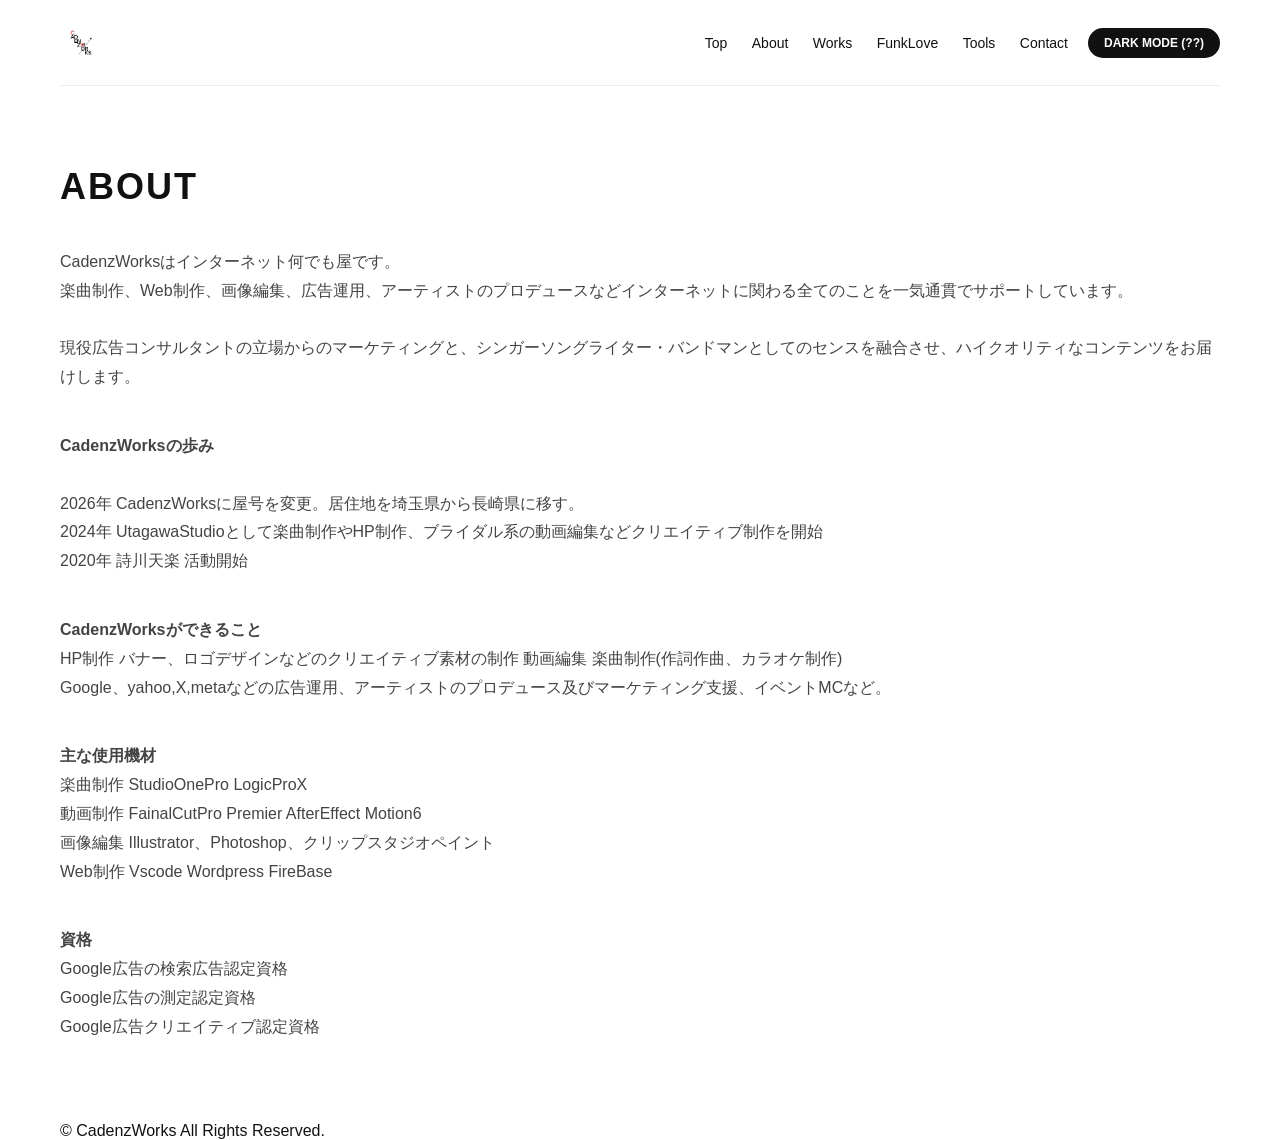
==== about.html @ c33aa1d0 "サイトの大幅なリニューアル" ====
<!DOCTYPE html>
<html lang="ja">
<head>
    <!-- Google Tag Manager -->
<script>(function(w,d,s,l,i){w[l]=w[l]||[];w[l].push({'gtm.start':
new Date().getTime(),event:'gtm.js'});var f=d.getElementsByTagName(s)[0],
j=d.createElement(s),dl=l!='dataLayer'?'&l='+l:'';j.async=true;j.src=
'https://www.googletagmanager.com/gtm.js?id='+i+dl;f.parentNode.insertBefore(j,f);
})(window,document,'script','dataLayer','GTM-MSGW2SCH');</script>
<!-- End Google Tag Manager -->
    <meta charset="UTF-8">
    <meta name="viewport" content="width=device-width, initial-scale=1.0">
    <title>About | CadenzWorks</title>
    <link rel="stylesheet" href="style.css">
</head>
<body>
    <!-- Google Tag Manager (noscript) -->
<noscript><iframe src="https://www.googletagmanager.com/ns.html?id=GTM-MSGW2SCH"
height="0" width="0" style="display:none;visibility:hidden"></iframe></noscript>
<!-- End Google Tag Manager (noscript) -->
    <div class="bg-video-container">
        <video class="bg-video" src="images/sky.mp4" autoplay loop muted playsinline></video>
        <div class="bg-video-overlay"></div>
    </div>
    <div class="heisei-decorations">
        <div class="welcome-marquee"><marquee scrollamount="5">✨ ーーーキリ番踏み逃げ厳禁！！足跡帳にカキコしていってね！！！ ーーー ✨</marquee></div>
    </div>
    <div class="site-wrapper">
        <header class="main-header">
            <a href="index.html" class="logo-link">
                <img src="images/logo.png" alt="CadenzWorks" class="site-logo-img">
            </a>
            <div class="nav-area">
                <nav class="nav-links">
                    <a href="index.html">Top</a>
                    <a href="about.html">About</a>
                    <a href="works.html">Works</a>
                    <a href="funklove.html">FunkLove</a>
                    <a href="tools.html">Tools</a>
                    <a href="contact.html">Contact</a>
                </nav>
                <div class="mode-toggle-container">
                    <button id="mode-toggle-btn" class="toggle-btn">DARK MODE (??)</button>
                </div>
            </div>
        </header>
        <main class="main-content">
            <h2 class="page-title">ABOUT</h2>
            <div class="page-body">
                <p>CadenzWorksはインターネット何でも屋です。</p>
                <p>楽曲制作、Web制作、画像編集、広告運用、アーティストのプロデュースなどインターネットに関わる全てのことを一気通貫でサポートしています。</p>
                <br>
                <p>現役広告コンサルタントの立場からのマーケティングと、シンガーソングライター・バンドマンとしてのセンスを融合させ、ハイクオリティなコンテンツをお届けします。</p>
            </div>
            <div class="page-body" style="margin-top: 40px;">
                <p><strong>CadenzWorksの歩み</strong></p>
                <br>
                <p>2026年 CadenzWorksに屋号を変更。居住地を埼玉県から長崎県に移す。</p>
                <p>2024年 UtagawaStudioとして楽曲制作やHP制作、ブライダル系の動画編集などクリエイティブ制作を開始</p>
                <p>2020年 詩川天楽 活動開始</p>
            </div>
            <div class="page-body" style="margin-top: 40px;">
                <p><strong>CadenzWorksができること</strong></p>
                <p>HP制作 バナー、ロゴデザインなどのクリエイティブ素材の制作 動画編集 楽曲制作(作詞作曲、カラオケ制作)<br>
                     Google、yahoo,X,metaなどの広告運用、アーティストのプロデュース及びマーケティング支援、イベントMCなど。 </p>
            </div>
            <div class="page-body" style="margin-top: 40px;">
                <p><strong>主な使用機材</strong></p>
                <p>楽曲制作 StudioOnePro LogicProX
                <br>動画制作 FainalCutPro Premier AfterEffect Motion6
                <br>画像編集 Illustrator、Photoshop、クリップスタジオペイント
                <br>Web制作 Vscode Wordpress FireBase</p>
            </div>
            <div class="page-body" style="margin-top: 40px;">
                <p><strong>資格</strong></p>
                <p>Google広告の検索広告認定資格
                <br>Google広告の測定認定資格
                <br>Google広告クリエイティブ認定資格</p>
            </div>
        </main>
        <footer class="main-footer">
            <p>&copy; CadenzWorks All Rights Reserved.</p>
            <p class="heisei-footer-text">管理人：Takaki / 相互リンク募集中！バナーは直リンク推奨</p>
        </footer>
    </div>
    <script src="script.js"></script>
</body>
</html>
---- style.css ----
/* ==========================================================================
   RESET & BASE STYLE (MODERN DEFAULT)
   ========================================================================== */
* {
    margin: 0;
    padding: 0;
    box-sizing: border-box;
}

html {
    font-family: 'Helvetica Neue', Arial, 'Hiragino Kaku Gothic ProN', 'Hiragino Sans', Meiryo, sans-serif;
}

body {
    background-color: #ffffff;
    color: #111111;
    transition: background-color 0.3s, color 0.3s;
    overflow-x: hidden;
    min-height: 100vh;
    display: flex;
    flex-direction: column;
}

/* ==========================================================================
   BACKGROUND VIDEO STYLE (images/sky.mp4)
   ========================================================================== */
.bg-video-container {
    position: fixed;
    top: 0;
    left: 0;
    width: 100%;
    height: 100%;
    z-index: -1;
    overflow: hidden;
    pointer-events: none;
}

.bg-video {
    width: 100%;
    height: 100%;
    object-fit: cover;
}

.bg-video-overlay {
    position: absolute;
    top: 0;
    left: 0;
    width: 100%;
    height: 100%;
    background: rgba(255, 255, 255, 0.4);
    transition: background 0.3s;
}

/* ==========================================================================
   MODERN LAYOUT (DEFAULT)
   ========================================================================== */
.site-wrapper {
    max-width: 1200px;
    width: 100%;
    margin: 0 auto;
    padding: 0 20px;
    flex: 1;
    display: flex;
    flex-direction: column;
    position: relative;
    z-index: 1;
}

.mode-toggle-container {
    display: flex;
    align-items: center;
    margin-left: 20px;
}

.toggle-btn {
    background-color: #111111;
    color: #ffffff;
    border: none;
    padding: 8px 16px;
    font-size: 12px;
    font-weight: bold;
    cursor: pointer;
    border-radius: 20px;
    transition: all 0.2s ease;
}

.toggle-btn:hover {
    background-color: #333333;
    transform: translateY(-1px);
}

/* ★ 重要：平常時は平成装飾を非表示にする */
.heisei-decorations {
    display: none;
}
.heisei-footer-text {
    display: none;
}

/* ヘッダー */
.main-header {
    display: flex;
    justify-content: space-between;
    align-items: center;
    padding: 20px 0;
    border-bottom: 1px solid #eeeeee;
}

.logo-link {
    display: flex;
    align-items: center;
    text-decoration: none;
}

.site-logo-img {
    max-height: 45px;
    width: auto;
    object-fit: contain;
    transition: transform 0.2s;
}

.site-logo-img:hover {
    transform: scale(1.03);
}

.nav-area {
    display: flex;
    align-items: center;
}

.nav-links a {
    color: #111111;
    text-decoration: none;
    margin-left: 20px;
    font-size: 14px;
    font-weight: 500;
    transition: color 0.3s;
}

.nav-links a:hover {
    color: #0066cc;
}

/* ページメインエリア */
.main-content {
    padding: 80px 0;
    flex: 1;
    animation: fadeIn 0.5s ease;
}

.page-title {
    font-size: 36px;
    font-weight: 800;
    margin-bottom: 40px;
    letter-spacing: 2px;
}

.page-body {
    font-size: 16px;
    line-height: 1.8;
    color: #444444;
}

.works-description {
    margin-bottom: 25px;
}

/* ==========================================================================
   SLIDESHOW (CAROUSEL) STYLE - MODERN DEFAULT
   ========================================================================== */
.slideshow-container {
    max-width: 900px;
    width: 100%;
    position: relative;
    margin: 0 auto 40px auto;
    overflow: hidden;
    background-color: rgba(255,255,255,0.1);
    border-radius: 8px;
}

.slides-wrapper {
    display: flex;
    width: 100%;
    height: auto;
}

#thumb .slides-wrapper {
    aspect-ratio: 16 / 9;
    background-color: #000000;
}

.slide, .hp-slide {
    min-width: 100%;
    height: 100%;
    display: none;
    align-items: center;
    justify-content: center;
}

.slide.active, .hp-slide.active {
    display: flex;
    animation: fadeEffect 0.4s ease;
}

.slide img {
    width: 100%;
    height: 100%;
    object-fit: contain;
}

/* HP配信用スライドスタイル */
.hp-slideshow {
    background-color: transparent !important;
}

.hp-slide {
    padding: 30px;
}

.hp-mock-pair {
    display: flex;
    align-items: flex-end;
    justify-content: center;
    gap: 40px;
    width: 100%;
    max-width: 800px;
}

.mock-device {
    background-color: #1e1e1e;
    border: 12px solid #1e1e1e;
    box-shadow: 0 20px 40px rgba(0,0,0,0.3);
}

.device-screen {
    width: 100%;
    overflow-y: auto;
    background-color: #ffffff;
}

.device-screen::-webkit-scrollbar {
    width: 4px;
}
.device-screen::-webkit-scrollbar-thumb {
    background: #555;
    border-radius: 2px;
}

.device-screen img {
    width: 100%;
    height: auto;
    display: block;
}

.device-pc {
    flex: 2.5;
    border-radius: 8px 8px 0 0;
    position: relative;
}

.device-pc .device-screen {
    aspect-ratio: 16 / 10;
}

.device-stand {
    width: 100px;
    height: 40px;
    background-color: #333333;
    margin: 0 auto;
    position: relative;
    border-bottom: 6px solid #111;
    border-radius: 0 0 10px 10px;
}

.device-sp {
    width: 180px;
    border-radius: 24px;
    border-top-width: 24px;
    border-bottom-width: 30px;
    position: relative;
    margin-bottom: 20px;
}

.device-sp .device-screen {
    height: 280px;
}

.device-home-btn {
    width: 16px;
    height: 16px;
    border: 1px solid #555;
    border-radius: 50%;
    position: absolute;
    bottom: -23px;
    left: 50%;
    transform: translateX(-50%);
}

/* MUSIC & VIDEO 専用共通スタイル */
.music-works-container, .video-works-container {
    display: flex;
    flex-direction: column;
    gap: 60px;
    max-width: 800px;
    margin: 0 auto;
}

.music-section, .video-section {
    width: 100%;
}

.music-sub-title {
    font-size: 20px;
    font-weight: 700;
    margin-bottom: 10px;
    color: #111111;
}

.music-section-desc {
    font-size: 14px;
    color: #666666;
    margin-bottom: 20px;
}

.video-responsive-box {
    position: relative;
    width: 100%;
    padding-top: 56.25%;
    height: 0;
    border-radius: 8px;
    overflow: hidden;
    box-shadow: 0 10px 25px rgba(0,0,0,0.1);
}

.video-responsive-box iframe {
    position: absolute;
    top: 0;
    left: 0;
    width: 100%;
    height: 100%;
    border: 0;
}

.heisei-music-comment, .heisei-video-comment {
    display: none;
}

/* FunkLove専用モダンデザイン */
.membership-lead {
    font-size: 18px;
    line-height: 1.8;
    text-align: center;
    max-width: 700px;
    margin: 0 auto 50px auto;
}

.membership-features {
    background-color: #f8f9fa;
    padding: 35px;
    border-radius: 12px;
    margin-bottom: 50px;
    box-shadow: 0 4px 15px rgba(0,0,0,0.02);
}

.membership-features h3, .membership-plans-container h3 {
    font-size: 22px;
    font-weight: 800;
    margin-bottom: 20px;
    border-left: 4px solid #111111;
    padding-left: 12px;
}

.feature-list {
    list-style: none;
    display: flex;
    flex-direction: column;
    gap: 20px;
}

.feature-list li {
    font-size: 15px;
    line-height: 1.6;
    color: #333333;
}

.membership-plans-container {
    margin-bottom: 50px;
}

.plan-notice {
    font-size: 14px;
    color: #666666;
    margin-bottom: 25px;
}

.plan-tables-wrapper {
    display: flex;
    gap: 25px;
}

.plan-card {
    flex: 1;
    background-color: #ffffff;
    border: 1px solid #eeeeee;
    padding: 30px;
    border-radius: 12px;
    text-align: center;
    box-shadow: 0 5px 20px rgba(0,0,0,0.03);
    transition: transform 0.2s;
}

.plan-card:hover {
    transform: translateY(-3px);
}

.plan-premium {
    border-color: #111111;
    background: linear-gradient(180deg, #ffffff, #fdfdfd);
}

.plan-name {
    font-size: 18px;
    font-weight: 700;
    margin-bottom: 15px;
}

.plan-premium .plan-name {
    color: #0066cc;
}

.plan-price {
    font-size: 32px;
    font-weight: 900;
    margin-bottom: 15px;
    font-family: 'Courier New', Courier, monospace;
}

.plan-price span {
    font-size: 14px;
    font-weight: 500;
    color: #666666;
}

.plan-desc {
    font-size: 13px;
    color: #555555;
    line-height: 1.6;
}

/* TOOLS ページ専用モダンデザイン */
.tools-top-banner {
    background: #ff4d4d;
    color: white;
    padding: 10px;
    text-align: center;
    font-weight: bold;
    border-radius: 8px;
    margin-bottom: 25px;
    font-size: 13px;
}

.tools-lead-text {
    text-align: center;
    margin-bottom: 40px;
    color: #666666;
}

.tools-tabs-container {
    display: flex;
    justify-content: center;
    flex-wrap: wrap;
    gap: 15px;
    margin-bottom: 40px;
}

.tool-tab-btn {
    background-color: #f0f0f0;
    border: none;
    color: #555555;
    padding: 12px 24px;
    font-size: 15px;
    font-weight: 600;
    cursor: pointer;
    border-radius: 30px;
    transition: all 0.2s ease;
}

.tool-tab-btn.active, .tool-tab-btn:hover {
    background-color: #111111;
    color: #ffffff;
    box-shadow: 0 4px 12px rgba(0,0,0,0.1);
}

.tool-tab-panel {
    display: none;
    animation: fadeIn 0.4s ease;
    max-width: 1000px;
    width: 100%;
    margin: 0 auto;
}

.tool-tab-panel.active {
    display: block;
}

.tool-tab-panel h3 {
    font-size: 24px;
    font-weight: 800;
    margin-bottom: 10px;
}

.tool-description-text {
    font-size: 14px;
    color: #666666;
    margin-bottom: 30px;
}

.tool-app-box {
    background-color: #ffffff;
    border: 1px solid #eeeeee;
    border-radius: 12px;
    padding: 30px;
    box-shadow: 0 10px 30px rgba(0,0,0,0.04);
    width: 100%;
}

/* カラオケリクエスト */
.karaoke-two-column {
    display: flex;
    gap: 30px;
    margin-bottom: 30px;
    width: 100%;
}

.karaoke-client-side {
    flex: 1;
    background-color: #fcfcfc;
    border: 1px solid #eaeaea;
    padding: 20px;
    border-radius: 8px;
    max-width: 100%;
}

.karaoke-admin-side {
    flex: 1.2;
    display: flex;
    flex-direction: column;
    gap: 20px;
    min-width: 0;
    max-width: 100%;
}

.karaoke-client-side h4, .panel-header h4 {
    font-size: 15px;
    font-weight: bold;
    margin-bottom: 15px;
    color: #333;
}

.quick-pick-area {
    margin-bottom: 20px;
    font-size: 12px;
    color: #666;
}

.quick-buttons {
    display: flex;
    flex-direction: column;
    gap: 8px;
    margin-top: 8px;
}

.q-btn {
    background-color: #ffffff;
    border: 1px solid #00ccff;
    color: #0099cc;
    padding: 8px 12px;
    text-align: left;
    font-size: 13px;
    cursor: pointer;
    border-radius: 6px;
    transition: all 0.2s;
    width: 100%;
}

.q-btn:hover {
    background-color: #e6f9ff;
}

.karaoke-input-form {
    display: flex;
    flex-direction: column;
    gap: 12px;
}

.karaoke-input-form input {
    padding: 10px 12px;
    border: 1px solid #cccccc;
    border-radius: 6px;
    font-size: 14px;
    width: 100%;
}

#karaoke-send-btn {
    background-color: #00ccff;
    color: #ffffff;
    border: none;
    padding: 12px;
    font-weight: bold;
    cursor: pointer;
    border-radius: 6px;
    transition: background 0.2s;
    width: 100%;
}

#karaoke-send-btn:hover {
    background-color: #00b3e6;
}

.obs-ticker-screen {
    background-color: #000000;
    border-left: 6px solid #00ccff;
    padding: 15px 20px;
    display: flex;
    align-items: center;
    gap: 15px;
    box-shadow: inset 0 0 10px rgba(255,255,255,0.1);
    width: 100%;
    max-width: 100%;
}

.obs-ticker-label {
    color: #00ccff;
    font-family: monospace;
    font-weight: bold;
    font-size: 12px;
    letter-spacing: 1px;
    flex-shrink: 0;
}

.obs-ticker-content {
    color: #ffffff;
    font-weight: bold;
    font-size: 16px;
    overflow: hidden;
    white-space: nowrap;
    text-overflow: ellipsis;
    flex: 1;
}

.karaoke-dashboard-panel {
    background-color: #2a2a2a;
    border: 1px solid #333;
    padding: 20px;
    border-radius: 8px;
    color: #ffffff;
    width: 100%;
    max-width: 100%;
}

.panel-header {
    display: flex;
    justify-content: space-between;
    align-items: center;
    margin-bottom: 15px;
    border-bottom: 1px solid #444;
    padding-bottom: 8px;
}

.panel-header h4 {
    color: #00ccff !important;
    margin-bottom: 0;
}

#karaoke-reset-btn {
    background-color: #555555;
    color: white;
    border: none;
    padding: 6px 12px;
    font-size: 11px;
    cursor: pointer;
    border-radius: 4px;
}

.request-list-box {
    max-height: 200px;
    overflow-y: auto;
    display: flex;
    flex-direction: column;
    gap: 10px;
    width: 100%;
}

.req-item-card {
    background: #333333;
    padding: 12px 15px;
    border-radius: 6px;
    display: flex;
    justify-content: space-between;
    align-items: center;
    border: 1px solid #444;
    width: 100%;
}

.req-info {
    flex: 1;
    min-width: 0;
    margin-right: 15px;
}

.req-info .req-title-text {
    font-weight: bold;
    font-size: 15px;
    color: #00ccff;
    overflow: hidden;
    white-space: nowrap;
    text-overflow: ellipsis;
}

.req-info .req-sub-text {
    font-size: 12px;
    color: #aaaaaa;
    margin-top: 2px;
    overflow: hidden;
    white-space: nowrap;
    text-overflow: ellipsis;
}

.sing-action-btn {
    padding: 8px 16px;
    background-color: #00ccff;
    border: none;
    border-radius: 4px;
    cursor: pointer;
    color: white;
    font-weight: bold;
    font-size: 13px;
    flex-shrink: 0;
}

.sing-action-btn:hover {
    background-color: #00b3e6;
}

.ad-box {
    margin-top: 25px;
    padding: 15px;
    border: 2px dashed #dddddd;
    text-align: center;
    border-radius: 8px;
    font-size: 13px;
    width: 100%;
}

.ad-box a {
    color: #00ccff;
    text-decoration: none;
    font-weight: bold;
}

/* Living Studio */
.living-controls {
    display: flex;
    gap: 15px;
    margin-bottom: 25px;
    justify-content: center;
}

.env-btn {
    padding: 10px 20px;
    background-color: #f0f0f0;
    border: 1px solid #ddd;
    cursor: pointer;
    font-weight: bold;
    border-radius: 6px;
    transition: all 0.2s;
}

.env-btn.active {
    background-color: #0066cc;
    color: #ffffff;
    border-color: #0066cc;
}

.living-stage-window {
    position: relative;
    width: 100%;
    aspect-ratio: 16 / 9;
    overflow: hidden;
    background-color: #000;
    border-radius: 8px;
}

#outside-view, #room-foreground {
    position: absolute;
    top: 0; left: 0;
    width: 100%; height: 100%;
    background-size: cover;
    background-position: center;
    transition: background-image 2s ease-in-out, filter 2s linear;
}

#outside-view { z-index: 1; }
#room-foreground { z-index: 2; pointer-events: none; }

.stage-overlay-text {
    position: absolute;
    bottom: 10px;
    left: 10px;
    z-index: 10;
    color: rgba(255,255,255,0.4);
    font-size: 11px;
    font-family: monospace;
}

/* 時計ステーション */
.clock-display-area {
    display: flex;
    align-items: flex-start;
    justify-content: center;
    flex-wrap: wrap;
    gap: 50px;
    width: 100%;
}

.clock-showcase-block {
    flex: 1;
    min-width: 250px;
    display: flex;
    flex-direction: column;
    align-items: center;
    gap: 15px;
}

.clock-sub-label {
    font-size: 13px;
    font-weight: bold;
    color: #777777;
    letter-spacing: 1px;
}

.html-analog-clock {
    position: relative;
    width: 200px;
    height: 200px;
    border: 4px solid #111111;
    border-radius: 50%;
    background-color: #ffffff;
}

.clock-face-center {
    position: absolute;
    top: 50%; left: 50%;
    transform: translate(-50%, -50%);
    width: 10px; height: 10px;
    background-color: #111111;
    border-radius: 50%;
    z-index: 15;
}

.hand {
    position: absolute;
    bottom: 50%; left: 50%;
    background-color: #111111;
    transform-origin: bottom center;
    border-radius: 4px 4px 0 0;
    z-index: 10;
}

.hour-hand {
    width: 6px; height: 50px;
    margin-left: -3px;
}

.minute-hand {
    width: 4px; height: 75px;
    margin-left: -2px;
}

.second-hand {
    width: 2px; height: 85px;
    background-color: #ff3333;
    margin-left: -1px;
}

.heisei-clock-word-brand {
    display: none;
}

.neon-clock-container {
    background-color: #0b0f19;
    padding: 25px 35px;
    border-radius: 12px;
    text-align: center;
    box-shadow: 0 0 25px rgba(0, 204, 255, 0.15);
    border: 1px solid rgba(0, 204, 255, 0.2);
    width: 100%;
    max-width: 320px;
}

.neon-date-box {
    font-family: 'Courier New', Courier, monospace;
    font-size: 16px;
    font-weight: bold;
    color: #00ccff;
    text-shadow: 0 0 8px rgba(0, 204, 255, 0.6);
    letter-spacing: 2px;
    margin-bottom: 8px;
}

.neon-time-box {
    font-family: 'Courier New', Courier, monospace;
    font-size: 38px;
    font-weight: 900;
    color: #00ccff;
    text-shadow: 0 0 12px rgba(0, 204, 255, 0.8), 0 0 20px rgba(0, 204, 255, 0.4);
    letter-spacing: 1px;
    margin-bottom: 8px;
}

.neon-day-box {
    font-family: 'Courier New', Courier, monospace;
    font-size: 14px;
    font-weight: bold;
    color: #ff00ff;
    text-shadow: 0 0 8px rgba(255, 0, 255, 0.6);
    letter-spacing: 2px;
}

/* 📅 予定表ジェネレーター */
.generator-app-wrapper {
    width: 100%;
}

.generator-two-column {
    display: flex;
    gap: 30px;
    width: 100%;
}

.generator-settings-side {
    flex: 1;
    background-color: #fcfcfc;
    border: 1px solid #eaeaea;
    padding: 20px;
    border-radius: 8px;
    max-height: 600px;
    overflow-y: auto;
}

.generator-preview-side {
    flex: 1.5;
    display: flex;
    flex-direction: column;
    align-items: center;
    justify-content: flex-start;
    gap: 25px;
    min-width: 0;
}

.gen-section-header {
    display: flex;
    justify-content: space-between;
    align-items: center;
    margin: 20px 0 10px 0;
    padding-bottom: 5px;
    border-bottom: 2px solid #ddd;
}
.gen-section-header:first-of-type { margin-top: 0; }

.section-title {
    font-size: 0.95rem;
    font-weight: bold;
    color: #2c3e50;
}

.btn-clear {
    background-color: #e74c3c;
    color: white;
    border: none;
    padding: 4px 10px;
    font-size: 0.75rem;
    font-weight: bold;
    border-radius: 4px;
    cursor: pointer;
}

.btn-reset-each {
    background-color: #7f8c8d;
    color: white;
    border: none;
    padding: 4px 8px;
    font-size: 0.75rem;
    font-weight: bold;
    border-radius: 4px;
    cursor: pointer;
}

.file-label-v2 {
    display: block;
    background: #e1e4f5;
    color: #4a51b6;
    padding: 10px 12px;
    border-radius: 5px;
    cursor: pointer;
    font-weight: bold;
    text-align: center;
    font-size: 0.85rem;
    margin-bottom: 5px;
}

.gen-form-group {
    margin-bottom: 15px;
}

.gen-form-group label {
    display: block;
    font-size: 0.85rem;
    font-weight: bold;
    margin-bottom: 4px;
}

.form-control {
    width: 100%;
    padding: 8px 12px;
    border: 1px solid #ccc;
    border-radius: 4px;
    font-size: 0.9rem;
}

.day-input-container {
    background: #f8f9fa;
    padding: 12px;
    border-radius: 6px;
    margin-bottom: 15px;
    border-left: 4px solid #3498db;
}

.form-group-header {
    display: flex;
    justify-content: space-between;
    align-items: center;
    margin-bottom: 6px;
}

.btn-layout-switch {
    flex: 1;
    text-align: center;
    padding: 5px 0;
    cursor: pointer;
    background: #fff;
    color: #7f8c8d;
    border: 1px solid #ddd;
    font-weight: bold;
    font-size: 0.8rem;
}
.btn-layout-switch.active {
    background: #2c3e50;
    color: white;
    border-color: #2c3e50;
}

.slot-input-row {
    margin-bottom: 10px;
}

.slot-label {
    font-size: 0.75rem;
    font-weight: bold;
    color: #7f8c8d;
    margin-bottom: 3px;
    display: flex;
    justify-content: space-between;
    align-items: center;
}

.type-switcher {
    display: flex;
    border: 1px solid #ccc;
    border-radius: 4px;
    overflow: hidden;
    width: 120px;
}

.btn-switch {
    flex: 1;
    padding: 3px 0;
    font-size: 0.7rem;
    text-align: center;
    background: #fff;
    cursor: pointer;
    user-select: none;
}
.btn-switch.active {
    background: #3498db;
    color: white;
    font-weight: bold;
}

.icon-picker-grid {
    display: grid;
    grid-template-columns: repeat(6, 1fr);
    gap: 4px;
    background: #fff;
    padding: 6px;
    border: 1px solid #ddd;
    border-radius: 4px;
    margin-top: 4px;
}

.icon-option {
    text-align: center;
    font-size: 1.1rem;
    padding: 4px 0;
    cursor: pointer;
    border-radius: 3px;
    border: 1px solid transparent;
}
.icon-option.active {
    background: #e3f2fd;
    border-color: #2196f3;
    transform: scale(1.1);
}

.design-select-buttons {
    display: grid;
    grid-template-columns: repeat(5, 1fr);
    gap: 4px;
}

.btn-select {
    padding: 6px 2px;
    border: 1px solid #ccc;
    background: #fff;
    border-radius: 4px;
    cursor: pointer;
    font-size: 11px;
    text-align: center;
}
.btn-select.active {
    background-color: #3498db;
    color: #fff;
    font-weight: bold;
}

.color-picker-grid {
    display: grid;
    grid-template-columns: repeat(5, 1fr);
    gap: 8px;
}

.btn-color {
    height: 30px;
    border: 2px solid transparent;
    border-radius: 4px;
    cursor: pointer;
}
.btn-color.active {
    border-color: #333;
    box-shadow: 0 0 4px rgba(0,0,0,0.3);
}

.preview-scale-wrapper {
    transform: scale(0.48);
    transform-origin: top center;
    width: 1280px;
    height: 720px;
    margin-bottom: -340px; 
}

#schedule-card {
    width: 1280px;
    height: 720px;
    position: relative;
    overflow: hidden;
    box-shadow: 0 10px 30px rgba(0,0,0,0.15);
}

#avatar-layer {
    position: absolute;
    top: 0;
    right: 0;
    width: 440px;
    height: 100%;
    z-index: 2;
    pointer-events: none;
    display: flex;
    justify-content: center;
    align-items: flex-end;
    overflow: hidden;
}

#schedule-avatar {
    max-height: 95%;
    transform-origin: bottom center;
    display: none;
}

.card-body-wrapper {
    position: absolute;
    top: 0;
    left: 0;
    width: 1280px;
    height: 720px;
    z-index: 3;
}

.card-header {
    position: absolute;
    left: 50px;
    top: 25px;
    width: 740px;
    display: flex;
    flex-direction: column;
    align-items: flex-start;
    justify-content: flex-start;
    border: none !important;
    background: transparent !important;
    padding: 0 !important;
    box-shadow: none !important;
}

.card-title {
    font-weight: 900;
    white-space: nowrap;
    letter-spacing: 0.02em;
    line-height: 1.1;
}

.card-period {
    font-weight: bold;
    white-space: nowrap;
    letter-spacing: 0.02em;
    margin-top: 4px;
}

.day-box {
    position: absolute;
    width: 350px;
    height: 120px;
    backdrop-filter: blur(4px);
    border: none !important;
    padding: 0 !important;
}

.day-box[data-day-idx="0"] { left: 50px;  top: 135px; } 
.day-box[data-day-idx="1"] { left: 420px; top: 135px; } 
.day-box[data-day-idx="2"] { left: 50px;  top: 270px; } 
.day-box[data-day-idx="3"] { left: 420px; top: 270px; } 
.day-box[data-day-idx="4"] { left: 50px;  top: 405px; } 
.day-box[data-day-idx="5"] { left: 420px; top: 405px; } 
.day-box[data-day-idx="6"] { left: 50px;  top: 540px; } 
.day-box.free-space        { left: 420px; top: 540px; } 

.day-name {
    position: absolute;
    left: 15px;
    top: 12px;
    width: 320px;
    font-weight: 900;
    text-align: center;
    margin-bottom: 0 !important;
}

.slot-split-wrapper {
    position: absolute;
    left: 15px;
    top: 45px;
    width: 320px;
    height: 65px;
}

.slot {
    position: absolute;
    width: 320px;
    height: 30px;
    margin-bottom: 0 !important;
}
.slot-am { top: 0; }
.slot-pm { top: 32px; }

.slot-ampm {
    position: absolute;
    left: 0;
    top: 3px;
    width: 45px;
    height: 20px;
    font-size: 0.7rem;
    font-weight: bold;
    border-radius: 3px;
    text-align: center;
    line-height: 18px;
    margin: 0 !important;
}

.slot-text {
    position: absolute;
    left: 55px;
    top: 3px;
    width: 265px;
    font-size: 0.9rem;
    font-weight: bold;
    white-space: pre-wrap;
    word-break: break-all;
    line-height: 1.4;
    color: var(--text);
    display: block;
}

.slot-single-wrapper {
    position: absolute;
    left: 15px;
    top: 42px;
    width: 320px;
    height: 68px;
    display: flex;
    align-items: center;
    justify-content: center;
}

.single-mode-text {
    width: 100%;
    font-size: 1.05rem;
    font-weight: bold;
    white-space: pre-wrap;
    word-break: break-all;
    line-height: 1.4;
    color: var(--text);
    text-align: center;
    display: flex;
    align-items: center;
    justify-content: center;
}

.schedule-icon-render {
    font-size: 1.6rem;
    line-height: 1;
    display: inline-block;
    filter: drop-shadow(1px 1px 0px rgba(0,0,0,0.1));
}

.single-icon-render {
    font-size: 3.4rem !important; 
    line-height: 1;
    display: inline-block;
    filter: drop-shadow(2px 2px 3px rgba(0,0,0,0.15));
    text-align: center;
}

#view-free-content {
    position: absolute;
    left: 15px;
    top: 45px;
    width: 320px;
    height: 65px;
    font-size: 0.85rem;
    white-space: pre-wrap;
    word-break: break-all;
    line-height: 1.4;
    color: var(--text);
}

#schedule-card[data-color="pink"] { --main: #ff79c6; --bg: rgba(255, 240, 245, 0.88); --accent: #ff4757; --text: #2c3e50; }
#schedule-card[data-color="blue"] { --main: #54a0ff; --bg: rgba(240, 245, 255, 0.88); --accent: #2e86de; --text: #2c3e50; }
#schedule-card[data-color="cyan"] { --main: #00d2d3; --bg: rgba(230, 255, 255, 0.88); --accent: #01a3a4; --text: #2c3e50; }
#schedule-card[data-color="green"] { --main: #1dd1a1; --bg: rgba(240, 255, 240, 0.88); --accent: #10ac84; --text: #2c3e50; }
#schedule-card[data-color="yellow"] { --main: #feca57; --bg: rgba(255, 253, 240, 0.88); --accent: #ff9f43; --text: #2c3e50; }
#schedule-card[data-color="purple"] { --main: #9b5de5; --bg: rgba(248, 244, 255, 0.88); --accent: #5f27cd; --text: #2c3e50; }
#schedule-card[data-color="orange"] { --main: #ff9f43; --bg: rgba(255, 245, 235, 0.88); --accent: #ee5253; --text: #2c3e50; }
#schedule-card[data-color="red"] { --main: #ff6b6b; --bg: rgba(255, 241, 241, 0.88); --accent: #ee5253; --text: #2c3e50; }
#schedule-card[data-color="lime"] { --main: #10ac84; --bg: rgba(244, 251, 247, 0.88); --accent: #00d2d3; --text: #2c3e50; }
#schedule-card[data-color="monochrome"] { --main: #57606f; --bg: rgba(241, 242, 246, 0.88); --accent: #2f3542; --text: #2f3542; }

#schedule-card[data-design="type-a"] { background-color: #ffffff; border: 16px solid var(--main); }
#schedule-card[data-design="type-a"] .card-title { font-size: 2.6rem; color: var(--accent); letter-spacing: 2px; }
#schedule-card[data-design="type-a"] .card-period { font-size: 1.3rem; color: #777; border-bottom: 3px solid var(--main); padding-bottom: 2px; }
#schedule-card[data-design="type-a"] .day-box { background-color: var(--bg); border-radius: 8px; border-top: 6px solid var(--main); box-shadow: 0 4px 6px rgba(0,0,0,0.05); }
#schedule-card[data-design="type-a"] .day-name { font-size: 1.4rem; color: var(--accent); }
#schedule-card[data-design="type-a"] .slot-ampm { background-color: var(--main); color: #fff; }
#schedule-card[data-design="type-a"] .schedule-icon-render, #schedule-card[data-design="type-a"] .single-icon-render { color: var(--accent); }

#schedule-card[data-design="type-b"] { background-color: #fff; background-image: radial-gradient(var(--main) 15%, transparent 15%); background-size: 24px 24px; }
#schedule-card[data-design="type-b"] .card-header { background: rgba(255,255,255,0.95) !important; border: 4px solid #333 !important; box-shadow: 4px 4px 0 #333 !important; border-radius: 20px !important; padding: 10px 25px !important; width: auto !important; max-width: 740px !important; }
#schedule-card[data-design="type-b"] .card-title { font-size: 2.0rem; color: var(--accent); text-shadow: 2px 2px 0 #333; -webkit-text-stroke: 1px #333; }
#schedule-card[data-design="type-b"] .card-period { font-size: 1.1rem; color: #333; margin-top: 4px; }
#schedule-card[data-design="type-b"] .day-box { background-color: rgba(255,255,255,0.92); border: 4px solid #333 !important; border-radius: 14px !important; box-shadow: 4px 4px 0 #333 !important; }
#schedule-card[data-design="type-b"] .day-name { font-size: 1.2rem; background-color: var(--bg); border-radius: 8px; padding: 2px 0; color: #333; border: 2px solid #333; top: 10px; }
#schedule-card[data-design="type-b"] .slot-split-wrapper, #schedule-card[data-design="type-b"] .slot-single-wrapper, #schedule-card[data-design="type-b"] #view-free-content { top: 52px; }
#schedule-card[data-design="type-b"] .slot-ampm { background-color: var(--accent); color: #fff; border: 1px solid #333; }
#schedule-card[data-design="type-b"] .slot-text { color: #333; }
#schedule-card[data-design="type-b"] .single-icon-render { color: #333; }

#schedule-card[data-design="type-c"] { background-color: #0b0c10; background-image: linear-gradient(rgba(255,255,255,0.03) 1px, transparent 1px), linear-gradient(90deg, rgba(255,255,255,0.03) 1px, transparent 1px); background-size: 40px 40px; }
#schedule-card[data-design="type-c"] .card-title { font-size: 2.6rem; color: #fff; text-shadow: 0 0 10px var(--main), 0 0 20px var(--main); letter-spacing: 3px; }
#schedule-card[data-design="type-c"] .card-period { font-size: 1.1rem; color: var(--main); border: 1px solid var(--main) !important; padding: 4px 12px !important; box-shadow: inset 0 0 10px rgba(0,210,211,0.2) !important; background: transparent !important; border-radius: 0px !important; margin-top: 8px; }
#schedule-card[data-design="type-c"] .day-box { background-color: rgba(31, 40, 51, 0.85); border: 1px solid var(--main) !important; box-shadow: 0 0 12px rgba(0, 0, 0, 0.6); border-radius: 4px; }
#schedule-card[data-design="type-c"] .day-name { font-size: 1.3rem; color: #fff; text-align: left; border-left: 4px solid var(--main); padding-left: 8px; }
#schedule-card[data-design="type-c"] .slot-ampm { background-color: transparent; color: var(--main); border: 1px solid var(--main); }
#schedule-card[data-design="type-c"] .slot-text { color: #e0e6ed; }
#schedule-card[data-design="type-c"] .day-box.free-space { border: 1px dashed var(--main) !important; }
#schedule-card[data-design="type-c"] .schedule-icon-render, #schedule-card[data-design="type-c"] .single-icon-render { color: var(--main); text-shadow: 0 0 10px var(--main); }

#schedule-card[data-design="type-d"] { background-color: #110e16; border: 12px double var(--main); box-shadow: inset 0 0 0 4px #110e16; }
#schedule-card[data-design="type-d"] .card-header { border-bottom: 2px dashed var(--main) !important; padding-bottom: 4px !important; width: 740px !important; }
#schedule-card[data-design="type-d"] .card-title { font-size: 2.4rem; color: #ffffff; font-family: 'Georgia', serif; letter-spacing: 2px; }
#schedule-card[data-design="type-d"] .card-period { font-size: 1.2rem; color: var(--main); font-family: 'Georgia', serif; font-style: italic; margin-top: 4px; }
#schedule-card[data-design="type-d"] .day-box { background-color: rgba(27, 22, 34, 0.88); border: 1px solid rgba(255, 255, 255, 0.1) !important; border-bottom: 4px solid var(--main) !important; border-radius: 4px; }
#schedule-card[data-design="type-d"] .day-name { font-size: 1.3rem; color: #ffffff; border-bottom: 1px double var(--main); padding-bottom: 4px; font-family: 'Georgia', serif; }
#schedule-card[data-design="type-d"] .slot-ampm { background-color: #2c2235; color: var(--main); border: 1px solid var(--main); }
#schedule-card[data-design="type-d"] .slot-text { color: #e0dbe5; }
#schedule-card[data-design="type-d"] .day-box.free-space { background-color: rgba(0,0,0,0.4); }
#schedule-card[data-design="type-d"] .schedule-icon-render, #schedule-card[data-design="type-d"] .single-icon-render { color: var(--main); }

#schedule-card[data-design="type-e"] { background: linear-gradient(135deg, #ffffff 0%, rgba(255, 240, 245, 0.6) 100%); }
#schedule-card[data-design="type-e"]::before { content: "☁ * ☁ *"; position: absolute; top: 15px; left: 50px; right: 490px; font-size: 1.2rem; color: var(--main); opacity: 0.4; letter-spacing: 20px; text-align: center; }
#schedule-card[data-design="type-e"] .card-title { font-size: 2.4rem; color: var(--accent); text-shadow: 2px 2px 0px #fff; }
#schedule-card[data-design="type-e"] .card-period { font-size: 1.1rem; color: #fff; background-color: var(--main) !important; padding: 4px 18px !important; border-radius: 30px !important; border: none !important; margin-top: 6px; }
#schedule-card[data-design="type-e"] .day-box { background-color: rgba(255, 255, 255, 0.88); border: 3px dashed var(--main) !important; border-radius: 20px; box-shadow: 0 6px 12px rgba(0,0,0,0.03); }
#schedule-card[data-design="type-e"] .day-name { font-size: 1.3rem; color: var(--accent); }
#schedule-card[data-design="type-e"] .slot-ampm { background-color: rgba(255, 240, 245, 1); color: var(--accent); border-radius: 10px; }
#schedule-card[data-design="type-e"] .slot-text { color: var(--text); }
#schedule-card[data-design="type-e"] .schedule-icon-render, #schedule-card[data-design="type-e"] .single-icon-render { color: var(--accent); }

.gen-action-area {
    width: 100%;
    max-width: 600px;
    margin-top: 10px;
}
.btn-save-png {
    width: 100%;
    padding: 14px;
    background-color: #27ae60;
    color: white;
    border: none;
    border-radius: 6px;
    font-size: 15px;
    font-weight: bold;
    cursor: pointer;
    transition: background 0.2s;
    box-shadow: 0 4px 10px rgba(39, 174, 96, 0.2);
}
.btn-save-png:hover { background-color: #219653; }

/* 左右ボタン */
.slide-prev-btn, .slide-next-btn { position: absolute; top: 50%; transform: translateY(-50%); background-color: rgba(0, 0, 0, 0.5); color: #ffffff; border: none; padding: 16px; font-size: 18px; font-weight: bold; cursor: pointer; border-radius: 0 4px 4px 0; z-index: 10; }
.slide-next-btn { right: 0; border-radius: 4px 0 0 4px; }
.slide-dots { text-align: center; position: absolute; bottom: -5px; width: 100%; z-index: 10; }
#thumb .slide-dots { bottom: 15px; }
.dot, .hp-dot { cursor: pointer; height: 10px; width: 10px; margin: 0 4px; background-color: rgba(255, 255, 255, 0.5); border-radius: 50%; display: inline-block; transition: background-color 0.2s, transform 0.2s; }
.dot.active, .hp-dot.active { background-color: #ffffff; transform: scale(1.2); }
@keyframes fadeEffect { from { opacity: 0.6; } to { opacity: 1; } }
/* 左右ボタン */
.slide-prev-btn:hover, .slide-next-btn:hover { background-color: rgba(0, 0, 0, 0.8); }

/* ==========================================================================
   平成の個人ブログモード (DARK MODE)
   ========================================================================== */
body.heisei-mode { background-color: #000000 !important; background-image: none !important; color: #00ff00 !important; font-family: "MS Pゴシック", "MS PGothic", sans-serif !important; }
body.heisei-mode .bg-video-overlay { background: rgba(0, 0, 51, 0.6) !important; }
body.heisei-mode .mode-toggle-container { display: block; margin: 20px auto; text-align: center; width: 100%; }
body.heisei-mode #mode-toggle-btn { background: linear-gradient(180deg, #ff00ff, #00ffff) !important; color: #ffffff !important; border: 4px outset #ffffff !important; border-radius: 0px !important; padding: 10px 20px; font-size: 16px; animation: flash 1s infinite; }
body.heisei-mode .heisei-decorations { display: block; width: 100%; background-color: #ff00ff; color: #ffffff; font-weight: bold; padding: 5px 0; border-bottom: 2px ridge #ffffff; }
body.heisei-mode .counter-area { display: block; margin-top: 30px; font-family: 'Courier New', Courier, monospace; font-size: 16px; color: #ffff00; }
body.heisei-mode .counter-number { background-color: #222222; color: #ff0000; padding: 2px 8px; border: 2px inset #ffffff; font-weight: bold; font-size: 20px; }
body.heisei-mode .site-wrapper { max-width: 900px; border: 10px double #00ffff; background-color: rgba(0, 0, 51, 0.85) !important; padding: 20px; margin: 20px auto; }
body.heisei-mode .main-header { flex-direction: column; border-bottom: 3px dashed #ff00ff; padding-bottom: 15px; }
body.heisei-mode .nav-area { flex-direction: column; width: 100%; }
body.heisei-mode .logo-link { margin-bottom: 15px; position: relative; }
body.heisei-mode .logo-link::before { content: "⚡Welcome to 幻の影影空間⚡\A"; font-size: 14px; color: #00ffff; display: block; text-align: center; white-space: pre; margin-bottom: 10px; }
body.heisei-mode .site-logo-img { max-height: 60px; border: 3px inset #ff00ff; padding: 2px; background-color: #000000; }
body.heisei-mode .nav-links { margin-bottom: 15px; }
body.heisei-mode .nav-links a { color: #00ffff !important; font-size: 16px; text-decoration: underline; margin: 0 5px; }
body.heisei-mode .nav-links a::before { content: " ［ "; }
body.heisei-mode .nav-links a::after { content: " ］ "; }
body.heisei-mode .page-title { font-size: 20px; background: linear-gradient(90deg, #ff0000, transparent); color: #ffffff !important; padding: 5px 10px; border-left: 10px solid #ffff00; }
body.heisei-mode .page-body { color: #ffffff !important; font-size: 14px; }
body.heisei-mode .slideshow-container { background-color: #000000 !important; border: 4px inset #00ffff !important; border-radius: 0px !important; box-shadow: none !important; }
body.heisei-mode .slides-wrapper { aspect-ratio: auto !important; height: auto !important; }
body.heisei-mode #thumb .slides-wrapper { height: 350px !important; }
body.heisei-mode .slide img { object-fit: contain !important; }
body.heisei-mode .hp-slide { padding: 15px !important; }
body.heisei-mode .hp-mock-pair { flex-direction: column !important; align-items: center !important; gap: 15px !important; }
body.heisei-mode .mock-device { background-color: #cccccc !important; box-shadow: none !important; border-radius: 0px !important; width: 100% !important; max-width: 400px !important; }
body.heisei-mode .device-screen { overflow-y: auto !important; border: 3px inset #888888 !important; background-color: #ffffff !important; }
body.heisei-mode .device-screen img { object-fit: contain !important; height: auto !important; }
body.heisei-mode .device-pc { border: 6px outset #ffffff !important; padding: 10px; }
body.heisei-mode .device-pc .device-screen { height: 240px !important; }
body.heisei-mode .device-pc .device-stand { width: 60px !important; height: 20px !important; background-color: #bbbbbb !important; border: 2px outset #ffffff !important; border-radius: 0px !important; }
body.heisei-mode .device-sp { margin-bottom: 0px !important; border: 4px outset #ffffff !important; padding: 5px; background: linear-gradient(135deg, #cccccc, #999999) !important; }
body.heisei-mode .device-sp .device-screen { height: 240px !important; border: 2px inset #000000 !important; }
body.heisei-mode .device-home-btn { position: relative !important; bottom: auto !important; left: auto !important; transform: none !important; width: 24px !important; height: 24px !important; background-color: #aaaaaa !important; border: 2px outset #ffffff !important; margin: 10px auto 0 auto !important; border-radius: 4px !important; }
body.heisei-mode .device-sp::after { content: "📞  1  2  3" !important; font-size: 10px; color: #111111; display: block; text-align: center; margin-top: 5px; font-family: monospace; }
body.heisei-mode .music-works-container, body.heisei-mode .video-works-container { gap: 40px !important; }
body.heisei-mode .music-sub-title { color: #ffff00 !important; font-size: 16px !important; border-bottom: 1px dashed #ffff00; padding-bottom: 4px; animation: flash 1.5s infinite; }
body.heisei-mode .music-section-desc { color: #ffffff !important; font-size: 12px !important; }
body.heisei-mode .video-responsive-box { padding-top: 0 !important; height: 240px !important; border: 4px inset #ffffff !important; border-radius: 0px !important; box-shadow: none !important; }
body.heisei-mode .heisei-music-comment, body.heisei-mode .heisei-video-comment { display: block !important; background-color: #000000; border: 1px dotted #00ff00; padding: 10px; margin-top: 10px; font-size: 12px; color: #00ff00 !important; line-height: 1.6; }
body.heisei-mode .heisei-music-comment .comment-heading, body.heisei-mode .heisei-video-comment .comment-heading { color: #ff00ff !important; font-weight: bold; margin-bottom: 5px; }

body.heisei-mode .membership-lead { color: #ffff00 !important; font-size: 14px !important; }
body.heisei-mode .membership-features { background-color: #000033 !important; border: 4px outset #ffffff !important; border-radius: 0px !important; }
body.heisei-mode .membership-features h3 { color: #ff00ff !important; border-left: 5px solid #00ffff !important; font-size: 16px !important; }
body.heisei-mode .feature-list li { color: #ffffff !important; font-size: 13px !important; }
body.heisei-mode .membership-plans-container h3 { color: #00ffff !important; border-left: 5px solid #ff00ff !important; font-size: 16px !important; }
body.heisei-mode .plan-tables-wrapper { flex-direction: column !important; gap: 15px !important; }
body.heisei-mode .plan-card { background-color: #111111 !important; border: 3px inset #00ff00 !important; border-radius: 0px !important; padding: 15px !important; }
body.heisei-mode .plan-premium .plan-price { color: #ff00ff !important; }
body.heisei-mode .plan-desc { color: #aaaaaa !important; }

body.heisei-mode .tools-top-banner { border-radius: 0px !important; border: 3px outset #ffffff !important; }
body.heisei-mode .tools-lead-text { color: #ffffff !important; }
body.heisei-mode .tools-tabs-container { gap: 5px !important; }
body.heisei-mode .tool-tab-btn { border-radius: 0px !important; border: 2px outset #ffffff !important; background-color: #333333 !important; color: #ffffff !important; font-size: 12px !important; padding: 8px 12px !important; }
body.heisei-mode .tool-tab-btn.active { background: #ff00ff !important; border: 2px inset #ffffff !important; color: #ffff00 !important; }
body.heisei-mode .tool-app-box { background-color: #000033 !important; border: 5px ridge #ff00ff !important; border-radius: 0px !important; padding: 20px !important; box-shadow: none !important; }
body.heisei-mode .tool-tab-panel h3 { color: #ffff00 !important; font-size: 18px !important; border-bottom: 1px dotted #ffff00; }
body.heisei-mode .tool-description-text { color: #ffffff !important; font-size: 12px !important; }

body.heisei-mode .karaoke-two-column { flex-direction: column !important; gap: 20px !important; }
body.heisei-mode .karaoke-client-side { background-color: #000000 !important; border: 3px inset #888888 !important; border-radius: 0px !important; }
body.heisei-mode .karaoke-client-side h4 { color: #ff00ff !important; }
body.heisei-mode .q-btn { background-color: #222222 !important; border: 2px outset #ffffff !important; color: #00ffff !important; border-radius: 0px !important; }
body.heisei-mode .q-btn:hover { background-color: #333333 !important; }
body.heisei-mode .karaoke-input-form input { background-color: #111111 !important; color: #ffff00 !important; border: 2px inset #00ffff !important; border-radius: 0px !important; }
body.heisei-mode #karaoke-send-btn { background-color: #0000ff !important; border: 2px outset #ffffff !important; border-radius: 0px !important; color: #ffffff !important; }
body.heisei-mode .karaoke-list-wrapper { background-color: #000000 !important; border: 3px double #00ff00 !important; border-radius: 0px !important; }
body.heisei-mode #karaoke-list-ul li { border-bottom: 1px dashed #555 !important; }
body.heisei-mode .obs-ticker-screen { border: 3px inset #ff00ff !important; background-color: #111111 !important; }
body.heisei-mode .obs-ticker-label { color: #ff00ff !important; }
body.heisei-mode .obs-ticker-content { color: #ff0000 !important; }
body.heisei-mode .env-btn { border-radius: 0px !important; border: 2px outset #ffffff !important; background-color: #555555 !important; color: #ffffff !important; }
body.heisei-mode .env-btn.active { background-color: #ff0000 !important; border: 2px inset #ffffff !important; color: #ffff00 !important; }
body.heisei-mode .living-stage-window { border: 6px double #00ffff !important; border-radius: 0px !important; }

body.heisei-mode .html-analog-clock { background-color: #000000 !important; border: 4px outset #00ff00 !important; border-radius: 0px !important; }
body.heisei-mode .clock-face-center { background-color: #ff00ff !important; }
body.heisei-mode .hand { border-radius: 0px !important; }
body.heisei-mode .hour-hand, body.heisei-mode .minute-hand { background-color: #00ffff !important; }
body.heisei-mode .second-hand { background-color: #ff00ff !important; }
body.heisei-mode .heisei-clock-word-brand { display: block !important; position: absolute; bottom: 10px; width: 100%; text-align: center; font-size: 10px; color: #ff00ff; font-family: monospace; letter-spacing: 2px; }
body.heisei-mode .neon-clock-container { background-color: #000000 !important; border: 3px inset #888888 !important; border-radius: 0px !important; box-shadow: none !important; padding: 15px !important; }
body.heisei-mode .neon-date-box { color: #00ff00 !important; text-shadow: none !important; }
body.heisei-mode .neon-time-box { color: #00ff00 !important; background-color: #111111; border: 1px inset #333333; padding: 5px 0; font-size: 28px !important; text-shadow: none !important; }
body.heisei-mode .neon-day-box { color: #00ff00 !important; text-shadow: none !important; font-size: 12px !important; }

body.heisei-mode .generator-two-column { flex-direction: column !important; gap: 20px !important; }
body.heisei-mode .generator-settings-side { background-color: #000000 !important; border: 3px inset #888888 !important; border-radius: 0px !important; max-height: none !important; }
body.heisei-mode .section-title { color: #ff00ff !important; }
body.heisei-mode .gen-form-group input, body.heisei-mode .gen-form-group textarea { background-color: #111111 !important; color: #ffff00 !important; border: 2px inset #00ffff !important; border-radius: 0px !important; }
body.heisei-mode .day-input-container { background: #111111 !important; border-left: 4px solid #ff00ff !important; }
body.heisei-mode .btn-layout-switch { background: #222; color: #888; border: 2px outset #fff !important; }
body.heisei-mode .btn-layout-switch.active { background: #00f; color: #ff0; border: 2px inset #fff !important; }
body.heisei-mode .grid-inputs { background: #222222 !important; }
body.heisei-mode .btn-clear, body.heisei-mode .btn-select, body.heisei-mode .btn-reset-each { border-radius: 0px !important; border: 2px outset #ffffff !important; background-color: #555555 !important; color: #ffffff !important; }
body.heisei-mode .btn-select.active { background: #ff00ff !important; color: #ffff00 !important; border: 2px inset #ffffff !important; }
body.heisei-mode .btn-switch { background: #333; color: #ccc; border: 1px solid #777; }
body.heisei-mode .btn-switch.active { background: #f0f; color: #ff0; }
body.heisei-mode .icon-picker-grid { background: #000; border: 2px inset #fff; }
body.heisei-mode .icon-option:hover { background: #444; }
body.heisei-mode .icon-option.active { background: #00f; border-color: #ff0; }
body.heisei-mode .preview-scale-wrapper { transform: scale(0.6) !important; margin-bottom: -280px !important; }
body.heisei-mode #schedule-card { border: 10px double #00ffff !important; background-color: #000033 !important; box-shadow: none !important; }
body.heisei-mode #schedule-card * { font-family: "MS Pゴシック", sans-serif !important; }
body.heisei-mode .btn-save-png { border-radius: 0px !important; border: 3px outset #ffffff !important; background-color: #006600 !important; }
body.heisei-mode .file-label-v2 { background: #333 !important; border: 2px outset #fff !important; color: #fff !important; border-radius: 0px !important; }

body.heisei-mode .ad-box { border-color: #ff00ff !important; }
body.heisei-mode .ad-box a { color: #00ffff !important; text-decoration: underline !important; }

body.heisei-mode .slide-prev-btn, body.heisei-mode .slide-next-btn { background: #555555 !important; color: #ffff00 !important; border: 2px outset #ffffff !important; border-radius: 0px !important; font-family: "MS Pゴシック" !important; padding: 8px 12px !important; }
body.heisei-mode .slide-prev-btn::before { content: "＜ 前の画像 "; font-size: 12px; }
body.heisei-mode .slide-next-btn::before { content: " 次の画像 ＞"; font-size: 12px; }
body.heisei-mode .dot, body.heisei-mode .hp-dot { background-color: #00ff00 !important; border-radius: 0px !important; width: 12px !important; height: 12px !important; }
body.heisei-mode .dot.active, body.heisei-mode .hp-dot.active { background-color: #ff00ff !important; }
body.heisei-mode .main-title { font-size: 28px; color: #ff00ff !important; }
body.heisei-mode .tabs-container { border-bottom: 2px solid #00ffff; }
body.heisei-mode .tab-btn { color: #ffffff; border: 2px outset #ffffff; background-color: #222222; padding: 5px 10px; font-size: 12px; }
body.heisei-mode .tab-btn.active { background-color: #ff00ff !important; border: 2px inset #ffffff; }
body.heisei-mode .cta-button { background-color: #ff0000 !important; color: #ffff00 !important; border: 3px outset #ffffff; border-radius: 0; }
body.heisei-mode .tool-demo-box { background-color: #000000; border: 3px double #00ff00; }
body.heisei-mode .tool-inputs input { background-color: #222222; color: #00ff00; border: 2px inset #ffffff; }
body.heisei-mode .tool-inputs button { background-color: #555555; border: 2px outset #ffffff; color: #ffffff; }
body.heisei-mode .dummy-form input, body.heisei-mode .dummy-form textarea { background-color: #111111; color: #ffff00; border: 2px inset #00ffff; }
body.heisei-mode .submit-btn { background-color: #0000ff; border: 2px outset #ffffff; color: #ffffff; }
body.heisei-mode .main-footer { border-top: 3px double #00ffff; }
body.heisei-mode .heisei-footer-text { display: block; color: #ff00ff; margin-top: 10px; }

@keyframes flash { 0%, 100% { opacity: 1; } 50% { opacity: 0.6; } }
/* カウンターを囲んでいるエリアを通常時は非表示にする */
/* もしHTML側でこのspanたちを囲む親要素に counter-area というクラスがない場合は、
   span自体に直接クラスを指定してください */
.counter-number, .counter-label {
    display: none;
}

/* 平成モードの時だけ表示を復活させる */
body.heisei-mode .counter-number, 
body.heisei-mode .counter-label {
    display: inline; /* spanなのでinlineに戻す */
}
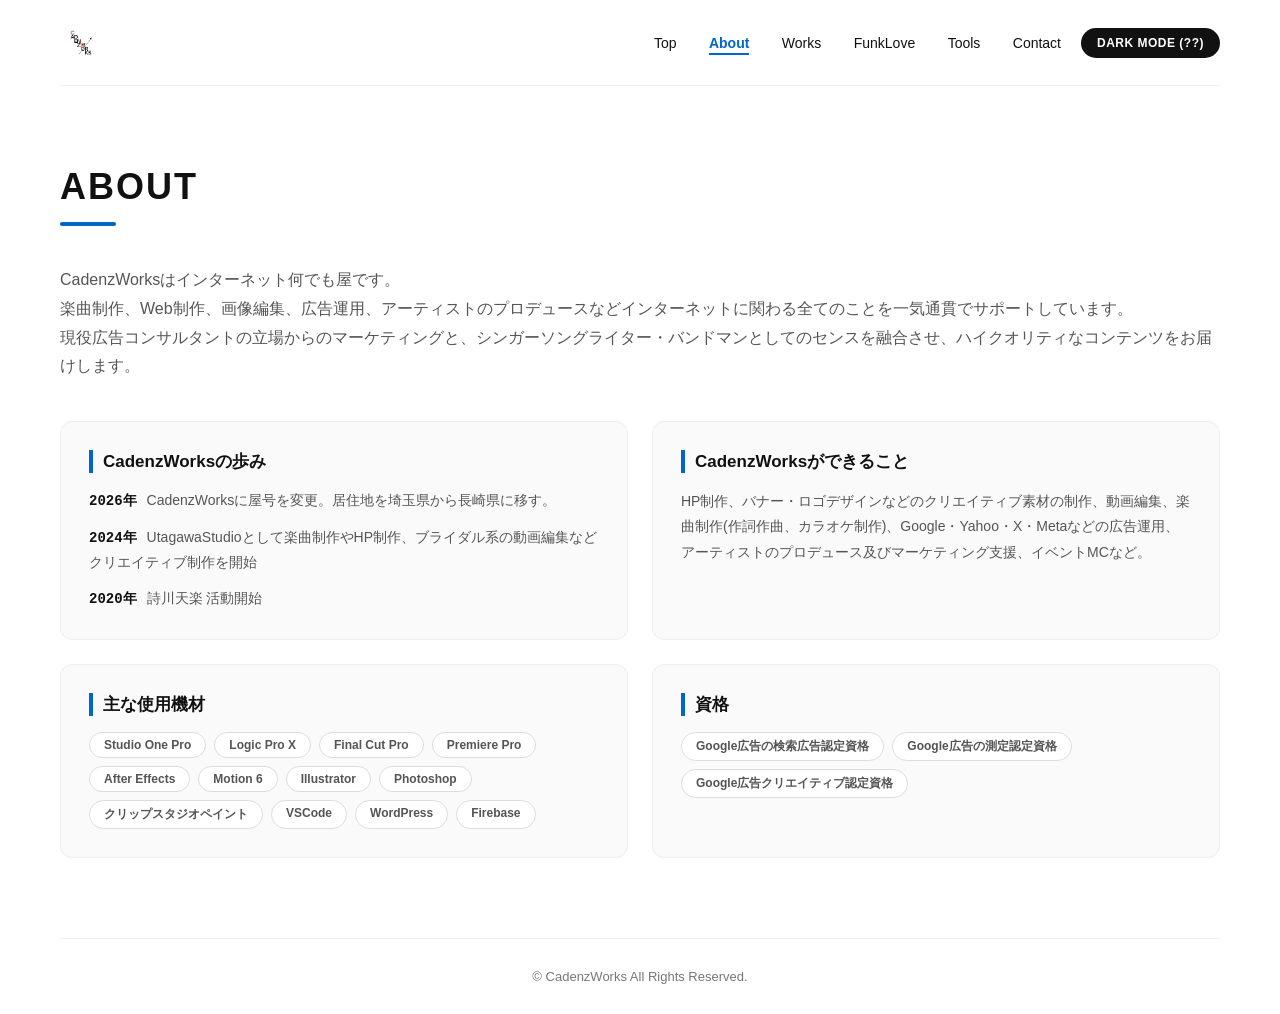
==== commit 16b1ec78: "Improve mobile responsiveness and visual polish across all pages - Add hamburger nav menu for mobile" ====
--- a/about.html
+++ b/about.html
@@ -1,24 +1,28 @@
 <!DOCTYPE html>
 <html lang="ja">
 <head>
-    <!-- Google Tag Manager -->
-<script>(function(w,d,s,l,i){w[l]=w[l]||[];w[l].push({'gtm.start':
+    <script>(function(w,d,s,l,i){w[l]=w[l]||[];w[l].push({'gtm.start':
 new Date().getTime(),event:'gtm.js'});var f=d.getElementsByTagName(s)[0],
 j=d.createElement(s),dl=l!='dataLayer'?'&l='+l:'';j.async=true;j.src=
 'https://www.googletagmanager.com/gtm.js?id='+i+dl;f.parentNode.insertBefore(j,f);
 })(window,document,'script','dataLayer','GTM-MSGW2SCH');</script>
-<!-- End Google Tag Manager -->
-    <meta charset="UTF-8">
+<meta charset="UTF-8">
     <meta name="viewport" content="width=device-width, initial-scale=1.0">
     <title>About | CadenzWorks</title>
+    <meta name="description" content="CadenzWorks代表・Takakiのプロフィールと沿革、対応可能な業務、使用機材、保有資格をご紹介します。">
+    <meta property="og:type" content="website">
+    <meta property="og:title" content="About | CadenzWorks">
+    <meta property="og:description" content="CadenzWorks代表・Takakiのプロフィールと沿革、対応可能な業務をご紹介します。">
+    <meta property="og:image" content="https://cadenzworks.com/images/logo.png">
+    <meta property="og:url" content="https://cadenzworks.com/about.html">
+    <meta name="twitter:card" content="summary">
+    <link rel="icon" type="image/png" href="images/logo.png">
     <link rel="stylesheet" href="style.css">
 </head>
 <body>
-    <!-- Google Tag Manager (noscript) -->
-<noscript><iframe src="https://www.googletagmanager.com/ns.html?id=GTM-MSGW2SCH"
+    <noscript><iframe src="https://www.googletagmanager.com/ns.html?id=GTM-MSGW2SCH"
 height="0" width="0" style="display:none;visibility:hidden"></iframe></noscript>
-<!-- End Google Tag Manager (noscript) -->
-    <div class="bg-video-container">
+<div class="bg-video-container">
         <video class="bg-video" src="images/sky.mp4" autoplay loop muted playsinline></video>
         <div class="bg-video-overlay"></div>
     </div>
@@ -30,10 +34,13 @@
             <a href="index.html" class="logo-link">
                 <img src="images/logo.png" alt="CadenzWorks" class="site-logo-img">
             </a>
-            <div class="nav-area">
+            <button class="nav-toggle" id="nav-toggle" aria-label="メニューを開く" aria-expanded="false" aria-controls="nav-area">
+                <span></span><span></span><span></span>
+            </button>
+            <div class="nav-area" id="nav-area">
                 <nav class="nav-links">
                     <a href="index.html">Top</a>
-                    <a href="about.html">About</a>
+                    <a href="about.html" class="active" aria-current="page">About</a>
                     <a href="works.html">Works</a>
                     <a href="funklove.html">FunkLove</a>
                     <a href="tools.html">Tools</a>
@@ -49,33 +56,37 @@
             <div class="page-body">
                 <p>CadenzWorksはインターネット何でも屋です。</p>
                 <p>楽曲制作、Web制作、画像編集、広告運用、アーティストのプロデュースなどインターネットに関わる全てのことを一気通貫でサポートしています。</p>
-                <br>
                 <p>現役広告コンサルタントの立場からのマーケティングと、シンガーソングライター・バンドマンとしてのセンスを融合させ、ハイクオリティなコンテンツをお届けします。</p>
             </div>
-            <div class="page-body" style="margin-top: 40px;">
-                <p><strong>CadenzWorksの歩み</strong></p>
-                <br>
-                <p>2026年 CadenzWorksに屋号を変更。居住地を埼玉県から長崎県に移す。</p>
-                <p>2024年 UtagawaStudioとして楽曲制作やHP制作、ブライダル系の動画編集などクリエイティブ制作を開始</p>
-                <p>2020年 詩川天楽 活動開始</p>
-            </div>
-            <div class="page-body" style="margin-top: 40px;">
-                <p><strong>CadenzWorksができること</strong></p>
-                <p>HP制作 バナー、ロゴデザインなどのクリエイティブ素材の制作 動画編集 楽曲制作(作詞作曲、カラオケ制作)<br>
-                     Google、yahoo,X,metaなどの広告運用、アーティストのプロデュース及びマーケティング支援、イベントMCなど。 </p>
-            </div>
-            <div class="page-body" style="margin-top: 40px;">
-                <p><strong>主な使用機材</strong></p>
-                <p>楽曲制作 StudioOnePro LogicProX
-                <br>動画制作 FainalCutPro Premier AfterEffect Motion6
-                <br>画像編集 Illustrator、Photoshop、クリップスタジオペイント
-                <br>Web制作 Vscode Wordpress FireBase</p>
-            </div>
-            <div class="page-body" style="margin-top: 40px;">
-                <p><strong>資格</strong></p>
-                <p>Google広告の検索広告認定資格
-                <br>Google広告の測定認定資格
-                <br>Google広告クリエイティブ認定資格</p>
+
+            <div class="about-grid">
+                <section class="about-card">
+                    <h3>CadenzWorksの歩み</h3>
+                    <ul class="about-timeline">
+                        <li><span class="about-year">2026年</span>CadenzWorksに屋号を変更。居住地を埼玉県から長崎県に移す。</li>
+                        <li><span class="about-year">2024年</span>UtagawaStudioとして楽曲制作やHP制作、ブライダル系の動画編集などクリエイティブ制作を開始</li>
+                        <li><span class="about-year">2020年</span>詩川天楽 活動開始</li>
+                    </ul>
+                </section>
+
+                <section class="about-card">
+                    <h3>CadenzWorksができること</h3>
+                    <p>HP制作、バナー・ロゴデザインなどのクリエイティブ素材の制作、動画編集、楽曲制作(作詞作曲、カラオケ制作)、Google・Yahoo・X・Metaなどの広告運用、アーティストのプロデュース及びマーケティング支援、イベントMCなど。</p>
+                </section>
+
+                <section class="about-card">
+                    <h3>主な使用機材</h3>
+                    <ul class="about-tag-list">
+                        <li>Studio One Pro</li><li>Logic Pro X</li><li>Final Cut Pro</li><li>Premiere Pro</li><li>After Effects</li><li>Motion 6</li><li>Illustrator</li><li>Photoshop</li><li>クリップスタジオペイント</li><li>VSCode</li><li>WordPress</li><li>Firebase</li>
+                    </ul>
+                </section>
+
+                <section class="about-card">
+                    <h3>資格</h3>
+                    <ul class="about-tag-list">
+                        <li>Google広告の検索広告認定資格</li><li>Google広告の測定認定資格</li><li>Google広告クリエイティブ認定資格</li>
+                    </ul>
+                </section>
             </div>
         </main>
         <footer class="main-footer">
--- a/style.css
+++ b/style.css
@@ -1,3 +1,22 @@
+/* ==========================================================================
+   DESIGN TOKENS
+   ========================================================================== */
+:root {
+    --color-bg: #ffffff;
+    --color-text: #111111;
+    --color-text-soft: #555555;
+    --color-text-mute: #777777;
+    --color-accent: #0066cc;
+    --color-accent-soft: #eaf2fd;
+    --color-border: #eeeeee;
+    --radius-sm: 6px;
+    --radius-md: 12px;
+    --radius-lg: 20px;
+    --shadow-soft: 0 10px 30px rgba(17, 17, 17, 0.06);
+    --shadow-hover: 0 16px 36px rgba(17, 17, 17, 0.12);
+    --ease: cubic-bezier(0.4, 0, 0.2, 1);
+}
+
 /* ==========================================================================
    RESET & BASE STYLE (MODERN DEFAULT)
    ========================================================================== */
@@ -9,16 +28,18 @@
 
 html {
     font-family: 'Helvetica Neue', Arial, 'Hiragino Kaku Gothic ProN', 'Hiragino Sans', Meiryo, sans-serif;
+    scroll-behavior: smooth;
 }
 
 body {
-    background-color: #ffffff;
-    color: #111111;
+    background-color: var(--color-bg);
+    color: var(--color-text);
     transition: background-color 0.3s, color 0.3s;
     overflow-x: hidden;
     min-height: 100vh;
     display: flex;
     flex-direction: column;
+    -webkit-font-smoothing: antialiased;
 }
 
 /* ==========================================================================
@@ -73,7 +94,7 @@
 }
 
 .toggle-btn {
-    background-color: #111111;
+    background-color: var(--color-text);
     color: #ffffff;
     border: none;
     padding: 8px 16px;
@@ -81,15 +102,46 @@
     font-weight: bold;
     cursor: pointer;
     border-radius: 20px;
-    transition: all 0.2s ease;
+    transition: all 0.2s var(--ease);
+    letter-spacing: 0.5px;
 }
 
 .toggle-btn:hover {
     background-color: #333333;
     transform: translateY(-1px);
-}
-
-/* ★ 重要：平常時は平成装飾を非表示にする */
+    box-shadow: 0 6px 14px rgba(17, 17, 17, 0.18);
+}
+
+/* ハンバーガーメニュー（モバイル用） */
+.nav-toggle {
+    display: none;
+    flex-direction: column;
+    justify-content: center;
+    align-items: center;
+    gap: 5px;
+    width: 40px;
+    height: 40px;
+    background: none;
+    border: none;
+    cursor: pointer;
+    padding: 0;
+    flex-shrink: 0;
+}
+
+.nav-toggle span {
+    display: block;
+    width: 22px;
+    height: 2px;
+    background-color: var(--color-text);
+    border-radius: 2px;
+    transition: transform 0.25s var(--ease), opacity 0.2s var(--ease);
+}
+
+.nav-toggle[aria-expanded="true"] span:nth-child(1) { transform: translateY(7px) rotate(45deg); }
+.nav-toggle[aria-expanded="true"] span:nth-child(2) { opacity: 0; }
+.nav-toggle[aria-expanded="true"] span:nth-child(3) { transform: translateY(-7px) rotate(-45deg); }
+
+/* 💡 平常時は平成装飾を非表示にする */
 .heisei-decorations {
     display: none;
 }
@@ -99,11 +151,13 @@
 
 /* ヘッダー */
 .main-header {
+    position: relative;
     display: flex;
     justify-content: space-between;
     align-items: center;
     padding: 20px 0;
-    border-bottom: 1px solid #eeeeee;
+    border-bottom: 1px solid var(--color-border);
+    gap: 20px;
 }
 
 .logo-link {
@@ -116,7 +170,7 @@
     max-height: 45px;
     width: auto;
     object-fit: contain;
-    transition: transform 0.2s;
+    transition: transform 0.2s var(--ease);
 }
 
 .site-logo-img:hover {
@@ -129,16 +183,39 @@
 }
 
 .nav-links a {
-    color: #111111;
+    position: relative;
+    color: var(--color-text);
     text-decoration: none;
-    margin-left: 20px;
+    margin-left: 28px;
     font-size: 14px;
     font-weight: 500;
-    transition: color 0.3s;
+    transition: color 0.25s var(--ease);
+    padding-bottom: 4px;
+}
+
+.nav-links a::after {
+    content: "";
+    position: absolute;
+    left: 0;
+    bottom: 0;
+    width: 0;
+    height: 2px;
+    background-color: var(--color-accent);
+    transition: width 0.25s var(--ease);
 }
 
 .nav-links a:hover {
-    color: #0066cc;
+    color: var(--color-accent);
+}
+
+.nav-links a:hover::after,
+.nav-links a.active::after {
+    width: 100%;
+}
+
+.nav-links a.active {
+    color: var(--color-accent);
+    font-weight: 700;
 }
 
 /* ページメインエリア */
@@ -153,12 +230,323 @@
     font-weight: 800;
     margin-bottom: 40px;
     letter-spacing: 2px;
+    position: relative;
+    display: inline-block;
+}
+
+.page-title::after {
+    content: "";
+    display: block;
+    width: 56px;
+    height: 4px;
+    background-color: var(--color-accent);
+    border-radius: 2px;
+    margin-top: 14px;
 }
 
 .page-body {
     font-size: 16px;
     line-height: 1.8;
-    color: #444444;
+    color: var(--color-text-soft);
+}
+
+/* ==========================================================================
+   TOP PAGE (HERO / NEWS)
+   ========================================================================== */
+.top-hero {
+    padding: 20px 0 10px;
+}
+
+.main-title {
+    font-size: clamp(30px, 5vw, 46px);
+    font-weight: 800;
+    letter-spacing: -0.5px;
+    line-height: 1.25;
+    margin-bottom: 18px;
+}
+
+.lead-text {
+    font-size: clamp(14px, 2vw, 17px);
+    color: var(--color-text-soft);
+    line-height: 1.7;
+}
+
+.counter-area {
+    margin-top: 24px;
+    font-size: 13px;
+    color: var(--color-text-mute);
+}
+
+.counter-number {
+    font-family: 'Courier New', Courier, monospace;
+    font-weight: bold;
+    color: var(--color-text);
+}
+
+.top-content-area {
+    margin-top: 60px;
+    display: flex;
+    flex-direction: column;
+    gap: 50px;
+}
+
+.top-intro h2,
+.top-news h2 {
+    font-size: 26px;
+    font-weight: 800;
+    margin-bottom: 20px;
+}
+
+.top-intro h2 {
+    border-bottom: 2px solid var(--color-text);
+    padding-bottom: 10px;
+}
+
+.top-intro p + p {
+    margin-top: 14px;
+}
+
+.news-list {
+    list-style: none;
+}
+
+.news-item {
+    display: flex;
+    flex-wrap: wrap;
+    gap: 6px 14px;
+    padding: 16px 4px;
+    border-bottom: 1px dashed #dddddd;
+    transition: padding-left 0.2s var(--ease), background-color 0.2s var(--ease);
+}
+
+.news-item:hover {
+    padding-left: 10px;
+    background-color: #fafafa;
+}
+
+.news-date {
+    font-family: 'Courier New', Courier, monospace;
+    font-weight: bold;
+    color: var(--color-accent);
+    flex-shrink: 0;
+}
+
+/* ==========================================================================
+   ABOUT PAGE
+   ========================================================================== */
+.about-grid {
+    display: grid;
+    grid-template-columns: repeat(2, 1fr);
+    gap: 24px;
+    margin-top: 40px;
+}
+
+.about-card {
+    background-color: #fafafa;
+    border: 1px solid var(--color-border);
+    border-radius: var(--radius-md);
+    padding: 28px;
+    transition: transform 0.2s var(--ease), box-shadow 0.2s var(--ease);
+}
+
+.about-card:hover {
+    transform: translateY(-3px);
+    box-shadow: var(--shadow-soft);
+}
+
+.about-card h3 {
+    font-size: 17px;
+    font-weight: 800;
+    margin-bottom: 16px;
+    border-left: 4px solid var(--color-accent);
+    padding-left: 10px;
+}
+
+.about-card p {
+    font-size: 14px;
+    line-height: 1.8;
+    color: var(--color-text-soft);
+}
+
+.about-timeline {
+    list-style: none;
+    display: flex;
+    flex-direction: column;
+    gap: 12px;
+}
+
+.about-timeline li {
+    font-size: 14px;
+    line-height: 1.7;
+    color: var(--color-text-soft);
+}
+
+.about-year {
+    display: inline-block;
+    font-weight: 800;
+    color: var(--color-text);
+    font-family: 'Courier New', Courier, monospace;
+    margin-right: 10px;
+}
+
+.about-tag-list {
+    list-style: none;
+    display: flex;
+    flex-wrap: wrap;
+    gap: 8px;
+}
+
+.about-tag-list li {
+    background-color: #ffffff;
+    border: 1px solid #dddddd;
+    border-radius: 20px;
+    padding: 5px 14px;
+    font-size: 12px;
+    font-weight: 600;
+    color: var(--color-text-soft);
+}
+
+@media (max-width: 700px) {
+    .about-grid {
+        grid-template-columns: 1fr;
+    }
+}
+
+/* ==========================================================================
+   WORKS PAGE TABS
+   ========================================================================== */
+.tabs-container {
+    display: flex;
+    flex-wrap: wrap;
+    gap: 10px;
+    border-bottom: 1px solid var(--color-border);
+    margin-bottom: 40px;
+    padding-bottom: 20px;
+}
+
+.tab-btn {
+    background-color: #f5f5f5;
+    border: none;
+    color: var(--color-text-soft);
+    padding: 10px 22px;
+    font-size: 14px;
+    font-weight: 600;
+    cursor: pointer;
+    border-radius: 30px;
+    transition: all 0.2s var(--ease);
+}
+
+.tab-btn.active,
+.tab-btn:hover {
+    background-color: var(--color-text);
+    color: #ffffff;
+    box-shadow: 0 4px 12px rgba(0, 0, 0, 0.1);
+}
+
+.tab-panel {
+    display: none;
+    animation: fadeIn 0.4s ease;
+}
+
+.tab-panel.active {
+    display: block;
+}
+
+/* ==========================================================================
+   CTA BUTTON（FunkLove等）
+   ========================================================================== */
+.btn-area {
+    text-align: center;
+    margin-top: 50px;
+}
+
+.cta-button {
+    display: inline-block;
+    background-color: var(--color-text);
+    color: #ffffff;
+    text-decoration: none;
+    padding: 16px 32px;
+    border-radius: 30px;
+    font-weight: 700;
+    font-size: 15px;
+    box-shadow: var(--shadow-soft);
+    transition: transform 0.2s var(--ease), box-shadow 0.2s var(--ease), background-color 0.2s var(--ease);
+}
+
+.cta-button:hover {
+    background-color: var(--color-accent);
+    transform: translateY(-2px);
+    box-shadow: var(--shadow-hover);
+}
+
+/* ==========================================================================
+   CONTACT FORM
+   ========================================================================== */
+.dummy-form {
+    max-width: 560px;
+    margin-top: 30px;
+    display: flex;
+    flex-direction: column;
+    gap: 20px;
+}
+
+.form-group {
+    display: flex;
+    flex-direction: column;
+    gap: 6px;
+}
+
+.form-group label {
+    font-size: 13px;
+    font-weight: 700;
+    color: var(--color-text);
+}
+
+.form-group input,
+.form-group textarea {
+    padding: 12px 14px;
+    border: 1px solid #dddddd;
+    border-radius: var(--radius-sm);
+    font-size: 15px;
+    font-family: inherit;
+    transition: border-color 0.2s var(--ease), box-shadow 0.2s var(--ease);
+}
+
+.form-group input:focus,
+.form-group textarea:focus {
+    outline: none;
+    border-color: var(--color-accent);
+    box-shadow: 0 0 0 3px var(--color-accent-soft);
+}
+
+.submit-btn {
+    align-self: flex-start;
+    background-color: var(--color-text);
+    color: #ffffff;
+    border: none;
+    padding: 14px 34px;
+    font-size: 15px;
+    font-weight: 700;
+    border-radius: 30px;
+    cursor: pointer;
+    transition: all 0.2s var(--ease);
+}
+
+.submit-btn:hover {
+    background-color: var(--color-accent);
+    transform: translateY(-2px);
+    box-shadow: var(--shadow-hover);
+}
+
+/* ==========================================================================
+   FOOTER
+   ========================================================================== */
+.main-footer {
+    text-align: center;
+    padding: 30px 0;
+    border-top: 1px solid var(--color-border);
+    font-size: 13px;
+    color: var(--color-text-mute);
 }
 
 .works-description {
@@ -761,6 +1149,7 @@
 /* Living Studio */
 .living-controls {
     display: flex;
+    flex-wrap: wrap;
     gap: 15px;
     margin-bottom: 25px;
     justify-content: center;
@@ -1161,11 +1550,12 @@
 }
 
 .preview-scale-wrapper {
-    transform: scale(0.48);
+    --preview-scale: 0.48;
+    transform: scale(var(--preview-scale));
     transform-origin: top center;
     width: 1280px;
     height: 720px;
-    margin-bottom: -340px; 
+    margin-bottom: calc(-720px * (1 - var(--preview-scale)) + 30px);
 }
 
 #schedule-card {
@@ -1444,13 +1834,12 @@
 /* 左右ボタン */
 .slide-prev-btn, .slide-next-btn { position: absolute; top: 50%; transform: translateY(-50%); background-color: rgba(0, 0, 0, 0.5); color: #ffffff; border: none; padding: 16px; font-size: 18px; font-weight: bold; cursor: pointer; border-radius: 0 4px 4px 0; z-index: 10; }
 .slide-next-btn { right: 0; border-radius: 4px 0 0 4px; }
+.slide-prev-btn:hover, .slide-next-btn:hover { background-color: rgba(0, 0, 0, 0.8); }
 .slide-dots { text-align: center; position: absolute; bottom: -5px; width: 100%; z-index: 10; }
 #thumb .slide-dots { bottom: 15px; }
 .dot, .hp-dot { cursor: pointer; height: 10px; width: 10px; margin: 0 4px; background-color: rgba(255, 255, 255, 0.5); border-radius: 50%; display: inline-block; transition: background-color 0.2s, transform 0.2s; }
 .dot.active, .hp-dot.active { background-color: #ffffff; transform: scale(1.2); }
 @keyframes fadeEffect { from { opacity: 0.6; } to { opacity: 1; } }
-/* 左右ボタン */
-.slide-prev-btn:hover, .slide-next-btn:hover { background-color: rgba(0, 0, 0, 0.8); }
 
 /* ==========================================================================
    平成の個人ブログモード (DARK MODE)
@@ -1461,7 +1850,8 @@
 body.heisei-mode #mode-toggle-btn { background: linear-gradient(180deg, #ff00ff, #00ffff) !important; color: #ffffff !important; border: 4px outset #ffffff !important; border-radius: 0px !important; padding: 10px 20px; font-size: 16px; animation: flash 1s infinite; }
 body.heisei-mode .heisei-decorations { display: block; width: 100%; background-color: #ff00ff; color: #ffffff; font-weight: bold; padding: 5px 0; border-bottom: 2px ridge #ffffff; }
 body.heisei-mode .counter-area { display: block; margin-top: 30px; font-family: 'Courier New', Courier, monospace; font-size: 16px; color: #ffff00; }
-body.heisei-mode .counter-number { background-color: #222222; color: #ff0000; padding: 2px 8px; border: 2px inset #ffffff; font-weight: bold; font-size: 20px; }
+body.heisei-mode .counter-number { background-color: #222222; color: #ff0000; padding: 2px 8px; border: 2px inset #ffffff; font-weight: bold; font-size: 20px; display: inline; }
+body.heisei-mode .counter-label { display: inline; }
 body.heisei-mode .site-wrapper { max-width: 900px; border: 10px double #00ffff; background-color: rgba(0, 0, 51, 0.85) !important; padding: 20px; margin: 20px auto; }
 body.heisei-mode .main-header { flex-direction: column; border-bottom: 3px dashed #ff00ff; padding-bottom: 15px; }
 body.heisei-mode .nav-area { flex-direction: column; width: 100%; }
@@ -1473,6 +1863,16 @@
 body.heisei-mode .nav-links a::before { content: " ［ "; }
 body.heisei-mode .nav-links a::after { content: " ］ "; }
 body.heisei-mode .page-title { font-size: 20px; background: linear-gradient(90deg, #ff0000, transparent); color: #ffffff !important; padding: 5px 10px; border-left: 10px solid #ffff00; }
+body.heisei-mode .page-title::after { display: none; }
+body.heisei-mode .nav-links a::after { display: none; }
+body.heisei-mode .about-card { background-color: #000033 !important; border: 3px outset #ffffff !important; border-radius: 0px !important; }
+body.heisei-mode .about-card h3 { color: #ff00ff !important; border-left-color: #00ffff !important; }
+body.heisei-mode .about-card p,
+body.heisei-mode .about-timeline li { color: #ffffff !important; }
+body.heisei-mode .about-year { color: #00ffff !important; }
+body.heisei-mode .about-tag-list li { background-color: #111111 !important; border-color: #00ff00 !important; color: #00ff00 !important; }
+body.heisei-mode .news-item:hover { background-color: rgba(255,255,255,0.05); }
+body.heisei-mode .news-date { color: #ff00ff !important; }
 body.heisei-mode .page-body { color: #ffffff !important; font-size: 14px; }
 body.heisei-mode .slideshow-container { background-color: #000000 !important; border: 4px inset #00ffff !important; border-radius: 0px !important; box-shadow: none !important; }
 body.heisei-mode .slides-wrapper { aspect-ratio: auto !important; height: auto !important; }
@@ -1558,7 +1958,7 @@
 body.heisei-mode .icon-picker-grid { background: #000; border: 2px inset #fff; }
 body.heisei-mode .icon-option:hover { background: #444; }
 body.heisei-mode .icon-option.active { background: #00f; border-color: #ff0; }
-body.heisei-mode .preview-scale-wrapper { transform: scale(0.6) !important; margin-bottom: -280px !important; }
+body.heisei-mode .preview-scale-wrapper { --preview-scale: 0.6; margin-bottom: calc(-720px * (1 - var(--preview-scale)) + 60px) !important; }
 body.heisei-mode #schedule-card { border: 10px double #00ffff !important; background-color: #000033 !important; box-shadow: none !important; }
 body.heisei-mode #schedule-card * { font-family: "MS Pゴシック", sans-serif !important; }
 body.heisei-mode .btn-save-png { border-radius: 0px !important; border: 3px outset #ffffff !important; background-color: #006600 !important; }
@@ -1584,17 +1984,159 @@
 body.heisei-mode .submit-btn { background-color: #0000ff; border: 2px outset #ffffff; color: #ffffff; }
 body.heisei-mode .main-footer { border-top: 3px double #00ffff; }
 body.heisei-mode .heisei-footer-text { display: block; color: #ff00ff; margin-top: 10px; }
-
 @keyframes flash { 0%, 100% { opacity: 1; } 50% { opacity: 0.6; } }
-/* カウンターを囲んでいるエリアを通常時は非表示にする */
-/* もしHTML側でこのspanたちを囲む親要素に counter-area というクラスがない場合は、
-   span自体に直接クラスを指定してください */
-.counter-number, .counter-label {
-    display: none;
-}
-
-/* 平成モードの時だけ表示を復活させる */
-body.heisei-mode .counter-number, 
-body.heisei-mode .counter-label {
-    display: inline; /* spanなのでinlineに戻す */
+
+.counter-number, .counter-label { display: none; }
+body.heisei-mode .counter-number, body.heisei-mode .counter-label { display: inline; }
+
+/* ==========================================================================
+   RESPONSIVE / MOBILE
+   ========================================================================== */
+@media (max-width: 860px) {
+    .site-wrapper {
+        padding: 0 16px;
+    }
+
+    .main-content {
+        padding: 50px 0;
+    }
+
+    /* ハンバーガーナビ */
+    .nav-toggle {
+        display: flex;
+    }
+
+    .nav-area {
+        position: absolute;
+        top: 100%;
+        left: 0;
+        right: 0;
+        flex-direction: column;
+        align-items: stretch;
+        background-color: #ffffff;
+        box-shadow: 0 16px 30px rgba(17, 17, 17, 0.1);
+        border-radius: 0 0 var(--radius-md) var(--radius-md);
+        max-height: 0;
+        overflow: hidden;
+        opacity: 0;
+        transition: max-height 0.3s var(--ease), opacity 0.25s var(--ease);
+        z-index: 50;
+    }
+
+    .nav-area.nav-open {
+        max-height: 480px;
+        opacity: 1;
+        padding: 10px 0 24px;
+    }
+
+    .nav-links {
+        display: flex;
+        flex-direction: column;
+        align-items: center;
+        gap: 6px;
+    }
+
+    .nav-links a {
+        margin-left: 0;
+        padding: 10px 0;
+        font-size: 15px;
+        width: 100%;
+        text-align: center;
+    }
+
+    .nav-links a::after {
+        left: 50%;
+        transform: translateX(-50%);
+    }
+
+    .mode-toggle-container {
+        margin: 14px auto 0;
+        justify-content: center;
+    }
+
+    /* WORKS: HPモックアップ */
+    .hp-mock-pair {
+        flex-direction: column;
+        gap: 24px;
+    }
+
+    .device-pc {
+        width: 100%;
+        max-width: 320px;
+    }
+
+    .device-sp {
+        width: 160px;
+    }
+
+    /* FunkLove プランカード */
+    .plan-tables-wrapper {
+        flex-direction: column;
+    }
+
+    /* TOOLS: 2カラム系を縦積みに */
+    .karaoke-two-column {
+        flex-direction: column;
+    }
+
+    .generator-two-column {
+        flex-direction: column;
+    }
+
+    .generator-settings-side {
+        max-height: none;
+    }
+
+    .tool-tab-btn {
+        padding: 10px 16px;
+        font-size: 13px;
+    }
+
+    /* 配信予定表ジェネレーターのプレビューを縮小してはみ出しを防止 */
+    .preview-scale-wrapper {
+        --preview-scale: 0.34;
+    }
+
+    body.heisei-mode .preview-scale-wrapper {
+        --preview-scale: 0.4;
+    }
+
+    /* 時計ステーション */
+    .clock-display-area {
+        gap: 30px;
+    }
+}
+
+@media (max-width: 480px) {
+    .page-title {
+        font-size: 28px;
+    }
+
+    .top-news h2,
+    .top-intro h2 {
+        font-size: 22px;
+    }
+
+    .news-item {
+        flex-direction: column;
+        gap: 2px;
+    }
+
+    .preview-scale-wrapper {
+        --preview-scale: 0.26;
+    }
+
+    body.heisei-mode .preview-scale-wrapper {
+        --preview-scale: 0.3;
+    }
+
+    .cta-button {
+        display: block;
+        text-align: center;
+    }
+
+    .submit-btn {
+        width: 100%;
+        text-align: center;
+    }
 }
